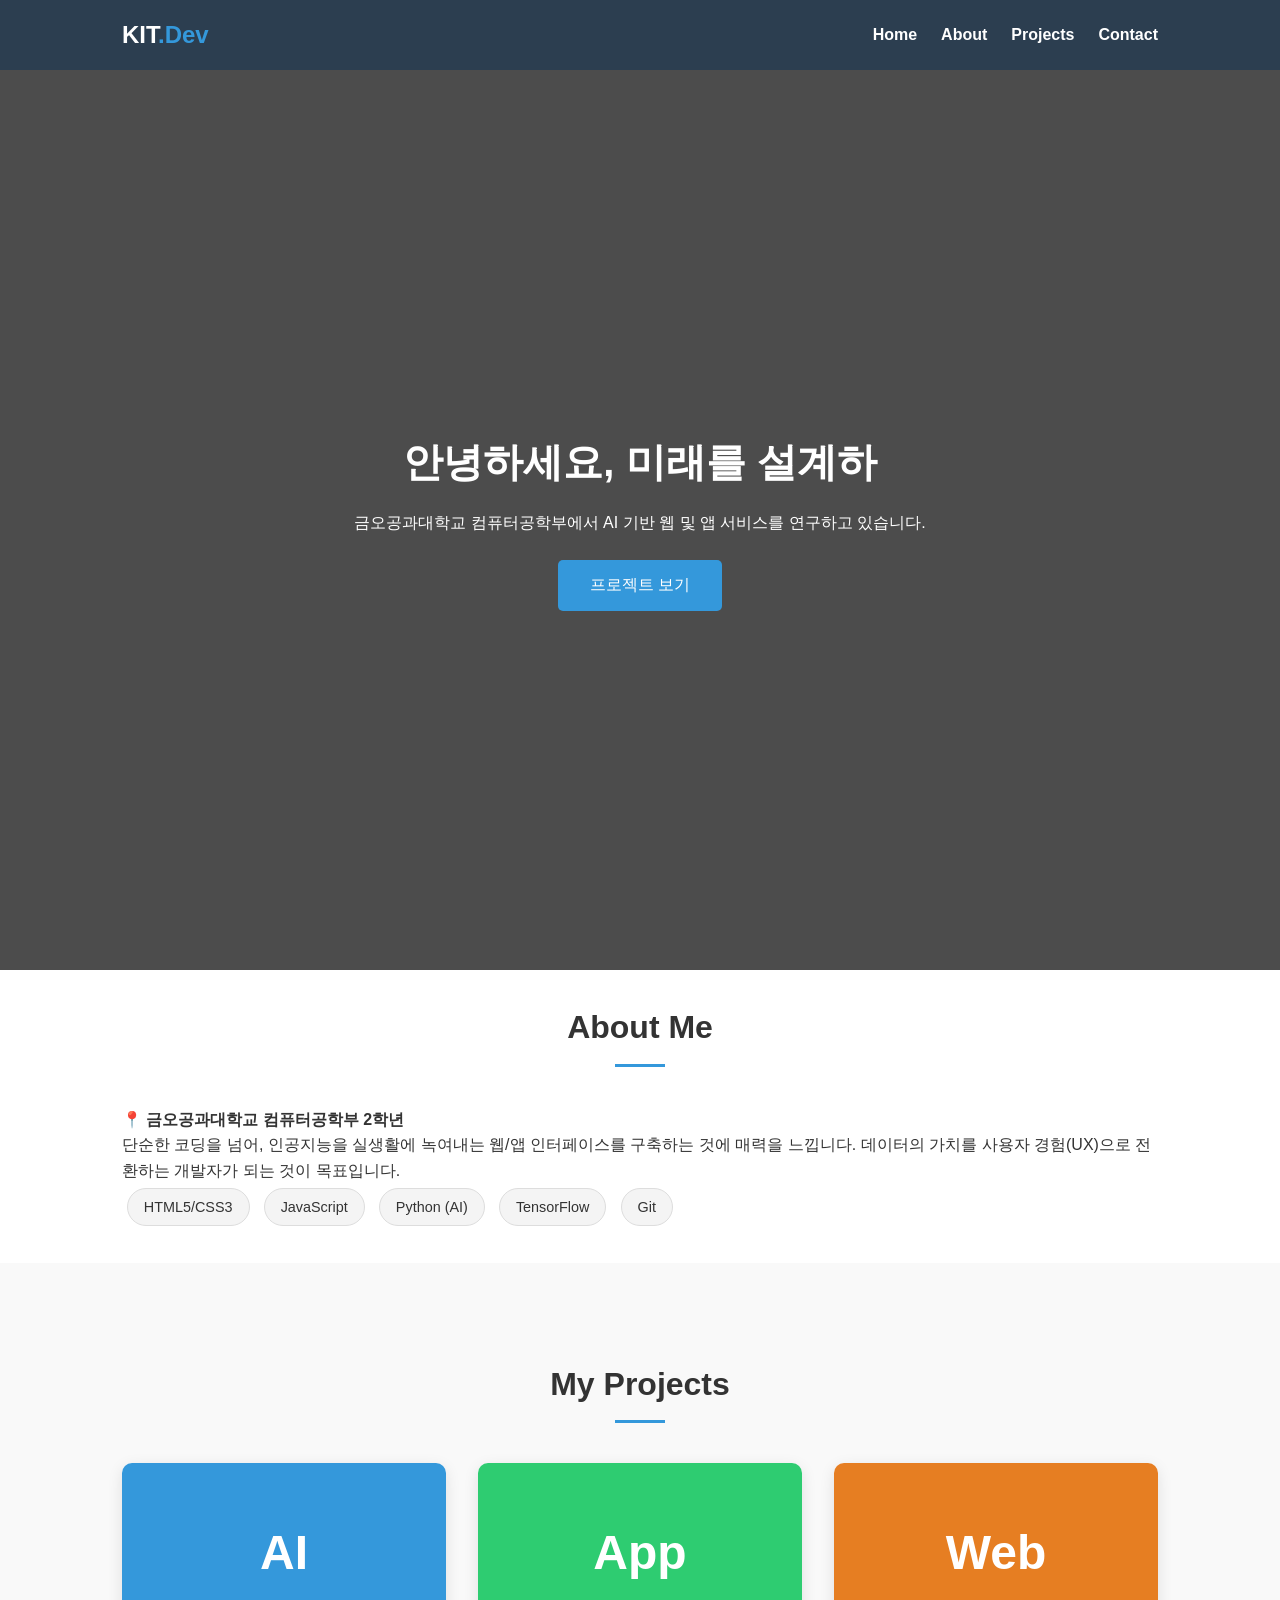
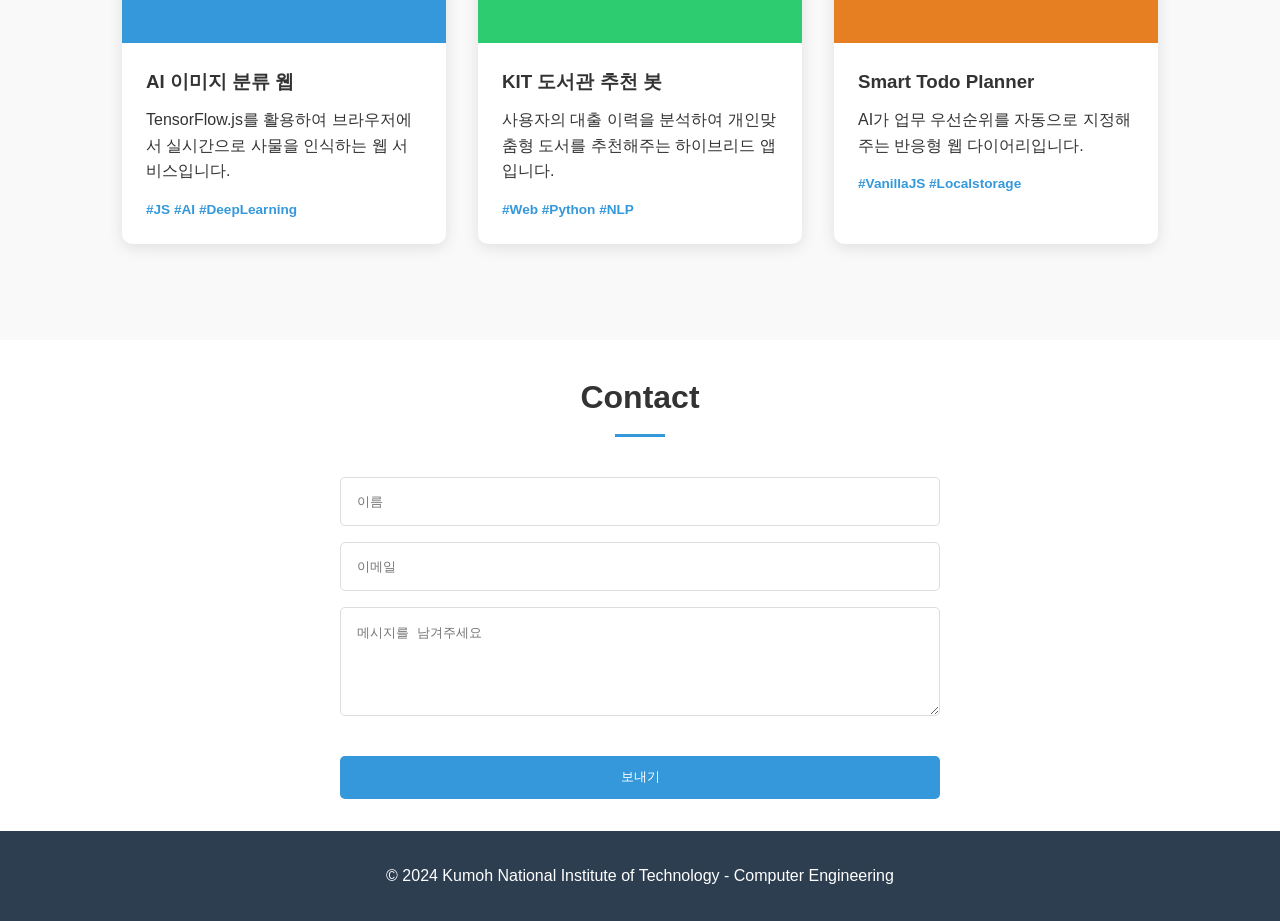
==== index.html @ c7e24095 "파일" ====
<!DOCTYPE html>
<html lang="ko">
<head>
    <meta charset="UTF-8">
    <meta name="viewport" content="width=device-width, initial-scale=1.0">
    <title>Dev Portfolio | AI & Web Developer</title>
    <link rel="stylesheet" href="style.css">
</head>
<body>
    <!-- Navigation -->
    <nav id="navbar">
        <div class="container">
            <h1 class="logo">KIT<span>.Dev</span></h1>
            <ul>
                <li><a href="#home">Home</a></li>
                <li><a href="#about">About</a></li>
                <li><a href="#projects">Projects</a></li>
                <li><a href="#contact">Contact</a></li>
            </ul>
        </div>
    </nav>

    <!-- Hero Section -->
    <header id="home">
        <div class="hero-content">
            <h2 class="typewriter">안녕하세요, 미래를 설계하는 AI 개발자입니다.</h2>
            <p>금오공과대학교 컴퓨터공학부에서 AI 기반 웹 및 앱 서비스를 연구하고 있습니다.</p>
            <a href="#projects" class="btn">프로젝트 보기</a>
        </div>
    </header>

    <!-- About Section -->
    <section id="about" class="container">
        <h2 class="section-title">About Me</h2>
        <div class="about-grid">
            <div class="about-text">
                <p>📍 <strong>금오공과대학교 컴퓨터공학부 2학년</strong></p>
                <p>단순한 코딩을 넘어, 인공지능을 실생활에 녹여내는 웹/앱 인터페이스를 구축하는 것에 매력을 느낍니다. 데이터의 가치를 사용자 경험(UX)으로 전환하는 개발자가 되는 것이 목표입니다.</p>
                <div class="skills">
                    <span class="skill-tag">HTML5/CSS3</span>
                    <span class="skill-tag">JavaScript</span>
                    <span class="skill-tag">Python (AI)</span>
                    <span class="skill-tag">TensorFlow</span>
                    <span class="skill-tag">Git</span>
                </div>
            </div>
        </div>
    </section>

    <!-- Projects Section (Card Layout) -->
    <section id="projects" class="bg-light">
        <div class="container">
            <h2 class="section-title">My Projects</h2>
            <div class="project-grid">
                <!-- Project Card 1 -->
                <div class="card">
                    <div class="card-img" style="background-color: #3498db;">AI</div>
                    <div class="card-body">
                        <h3>AI 이미지 분류 웹</h3>
                        <p>TensorFlow.js를 활용하여 브라우저에서 실시간으로 사물을 인식하는 웹 서비스입니다.</p>
                        <div class="card-tags">#JS #AI #DeepLearning</div>
                    </div>
                </div>
                <!-- Project Card 2 -->
                <div class="card">
                    <div class="card-img" style="background-color: #2ecc71;">App</div>
                    <div class="card-body">
                        <h3>KIT 도서관 추천 봇</h3>
                        <p>사용자의 대출 이력을 분석하여 개인맞춤형 도서를 추천해주는 하이브리드 앱입니다.</p>
                        <div class="card-tags">#Web #Python #NLP</div>
                    </div>
                </div>
                <!-- Project Card 3 -->
                <div class="card">
                    <div class="card-img" style="background-color: #e67e22;">Web</div>
                    <div class="card-body">
                        <h3>Smart Todo Planner</h3>
                        <p>AI가 업무 우선순위를 자동으로 지정해주는 반응형 웹 다이어리입니다.</p>
                        <div class="card-tags">#VanillaJS #Localstorage</div>
                    </div>
                </div>
            </div>
        </div>
    </section>

    <!-- Contact Section -->
    <section id="contact" class="container">
        <h2 class="section-title">Contact</h2>
        <form id="contact-form">
            <input type="text" placeholder="이름" required>
            <input type="email" placeholder="이메일" required>
            <textarea placeholder="메시지를 남겨주세요" rows="5" required></textarea>
            <button type="submit" class="btn">보내기</button>
        </form>
    </section>

    <footer>
        <p>&copy; 2024 Kumoh National Institute of Technology - Computer Engineering</p>
    </footer>

    <script src="javascript.js"></script>
</body>
</html>
---- style.css ----
/* 기본 스타일 초기화 */
* {
    margin: 0;
    padding: 0;
    box-sizing: border-box;
}

body {
    font-family: 'Segoe UI', Tahoma, Geneva, Verdana, sans-serif;
    line-height: 1.6;
    color: #333;
    scroll-behavior: smooth;
}

.container {
    max-width: 1100px;
    margin: auto;
    padding: 2rem;
    overflow: hidden;
}

/* Navigation */
#navbar {
    background: #2c3e50;
    color: #fff;
    padding: 1rem 0;
    position: sticky;
    top: 0;
    z-index: 1000;
}

#navbar .container {
    display: flex;
    justify-content: space-between;
    align-items: center;
    padding: 0 2rem;
}

.logo span {
    color: #3498db;
}

#navbar ul {
    display: flex;
    list-style: none;
}

#navbar ul li a {
    color: #fff;
    text-decoration: none;
    margin-left: 1.5rem;
    font-weight: bold;
    transition: color 0.3s;
}

#navbar ul li a:hover {
    color: #3498db;
}

/* Hero Section */
#home {
    background: linear-gradient(rgba(0,0,0,0.7), rgba(0,0,0,0.7)), 
                url('https://images.unsplash.com/photo-1550751827-4bd374c3f58b?auto=format&fit=crop&w=1920&q=80') no-repeat center center/cover;
    height: 100vh;
    color: #fff;
    display: flex;
    flex-direction: column;
    justify-content: center;
    align-items: center;
    text-align: center;
}

.hero-content h2 {
    font-size: 2.5rem;
    margin-bottom: 1rem;
}

.btn {
    display: inline-block;
    background: #3498db;
    color: #fff;
    padding: 0.8rem 2rem;
    border: none;
    border-radius: 5px;
    text-decoration: none;
    margin-top: 1.5rem;
    cursor: pointer;
    transition: background 0.3s;
}

.btn:hover {
    background: #2980b9;
}

/* Section Title */
.section-title {
    text-align: center;
    font-size: 2rem;
    margin-bottom: 2.5rem;
    position: relative;
}

.section-title::after {
    content: '';
    display: block;
    width: 50px;
    height: 3px;
    background: #3498db;
    margin: 10px auto;
}

/* About Section */
.skill-tag {
    display: inline-block;
    background: #f4f4f4;
    padding: 0.4rem 1rem;
    margin: 0.3rem;
    border-radius: 20px;
    font-size: 0.9rem;
    border: 1px solid #ddd;
}

/* Projects Section (Card Layout) */
.bg-light { background: #f9f9f9; padding: 4rem 0; }

.project-grid {
    display: grid;
    grid-template-columns: repeat(auto-fit, minmax(300px, 1fr));
    gap: 2rem;
}

.card {
    background: #fff;
    border-radius: 10px;
    overflow: hidden;
    box-shadow: 0 4px 15px rgba(0,0,0,0.1);
    transition: transform 0.3s;
}

.card:hover {
    transform: translateY(-10px);
}

.card-img {
    height: 180px;
    display: flex;
    justify-content: center;
    align-items: center;
    color: white;
    font-size: 3rem;
    font-weight: bold;
}

.card-body {
    padding: 1.5rem;
}

.card-body h3 { margin-bottom: 10px; }
.card-tags { margin-top: 15px; color: #3498db; font-size: 0.85rem; font-weight: bold; }

/* Contact Section */
#contact-form {
    display: flex;
    flex-direction: column;
    max-width: 600px;
    margin: auto;
}

#contact-form input, #contact-form textarea {
    padding: 1rem;
    margin-bottom: 1rem;
    border: 1px solid #ddd;
    border-radius: 5px;
}

/* Footer */
footer {
    text-align: center;
    padding: 2rem;
    background: #2c3e50;
    color: #fff;
}

/* Responsive */
@media (max-width: 768px) {
    #navbar .container { flex-direction: column; }
    #navbar ul { margin-top: 1rem; }
    .hero-content h2 { font-size: 1.8rem; }
}
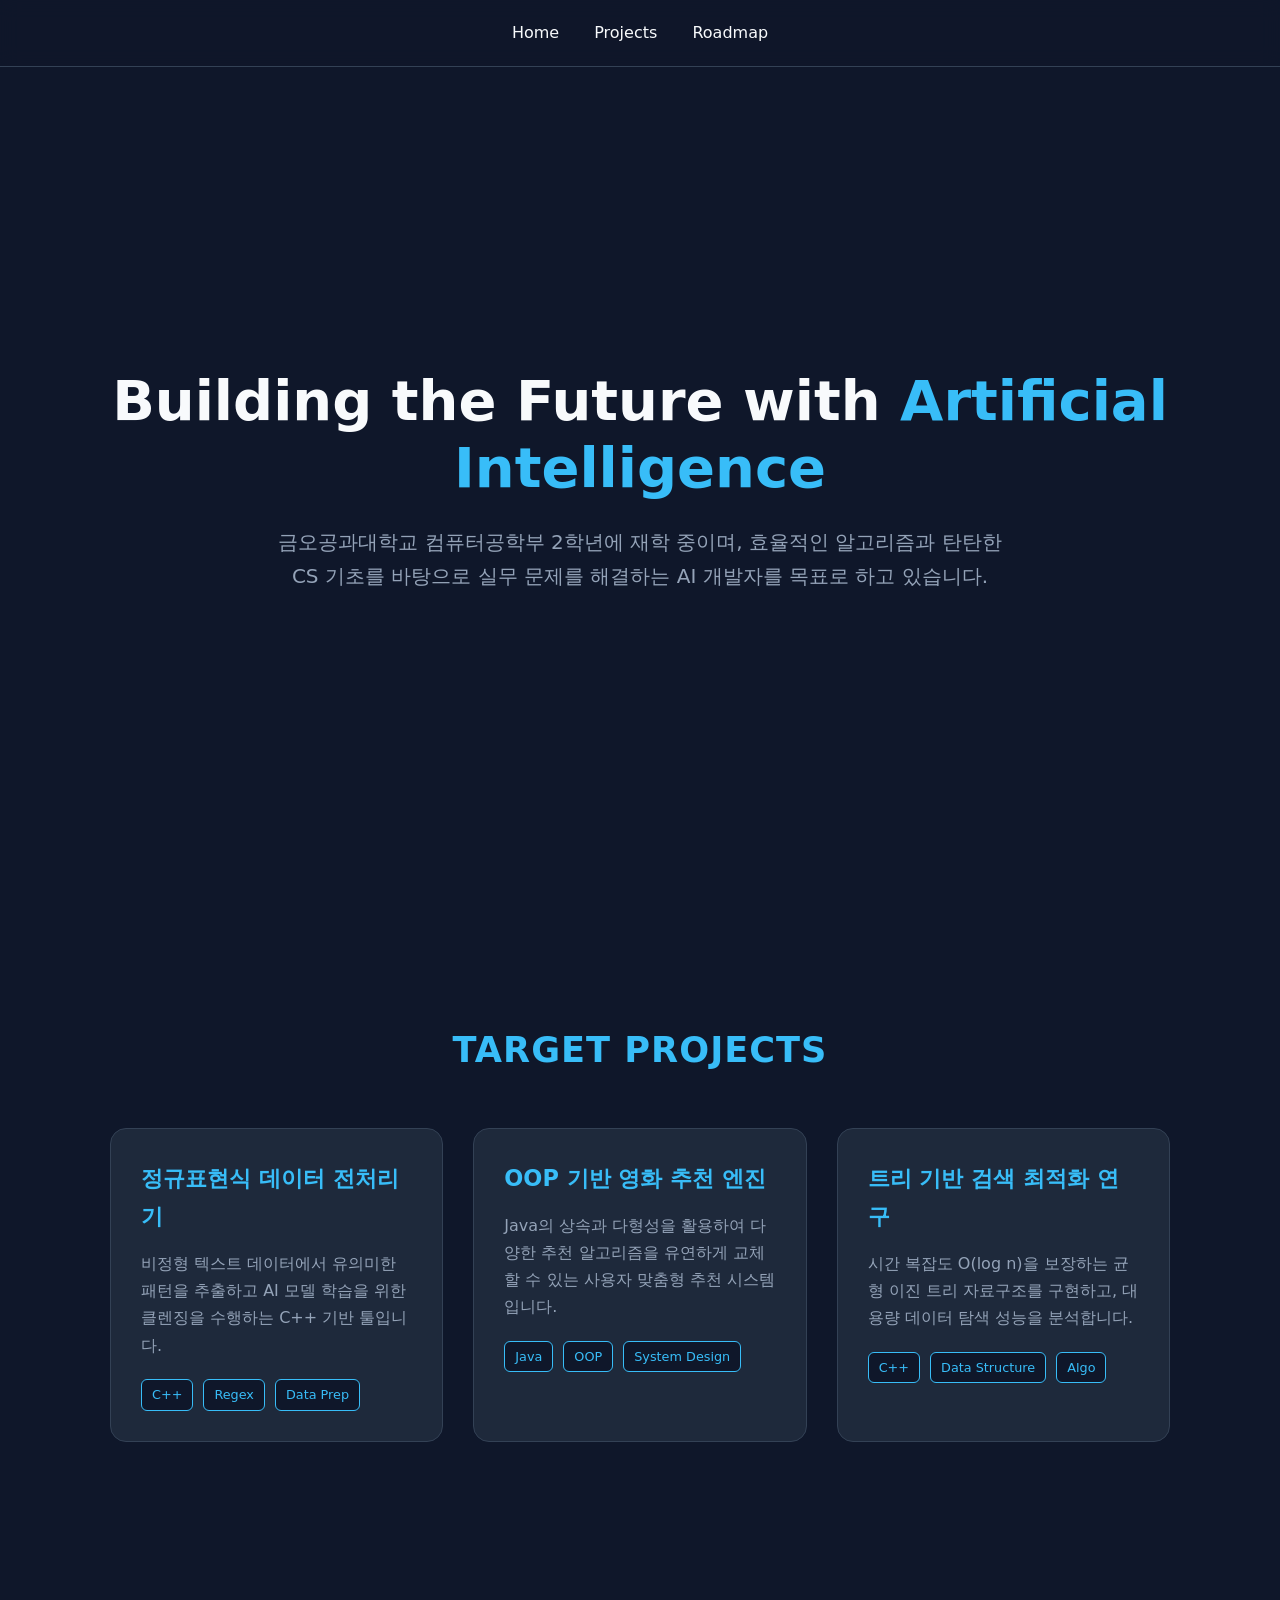
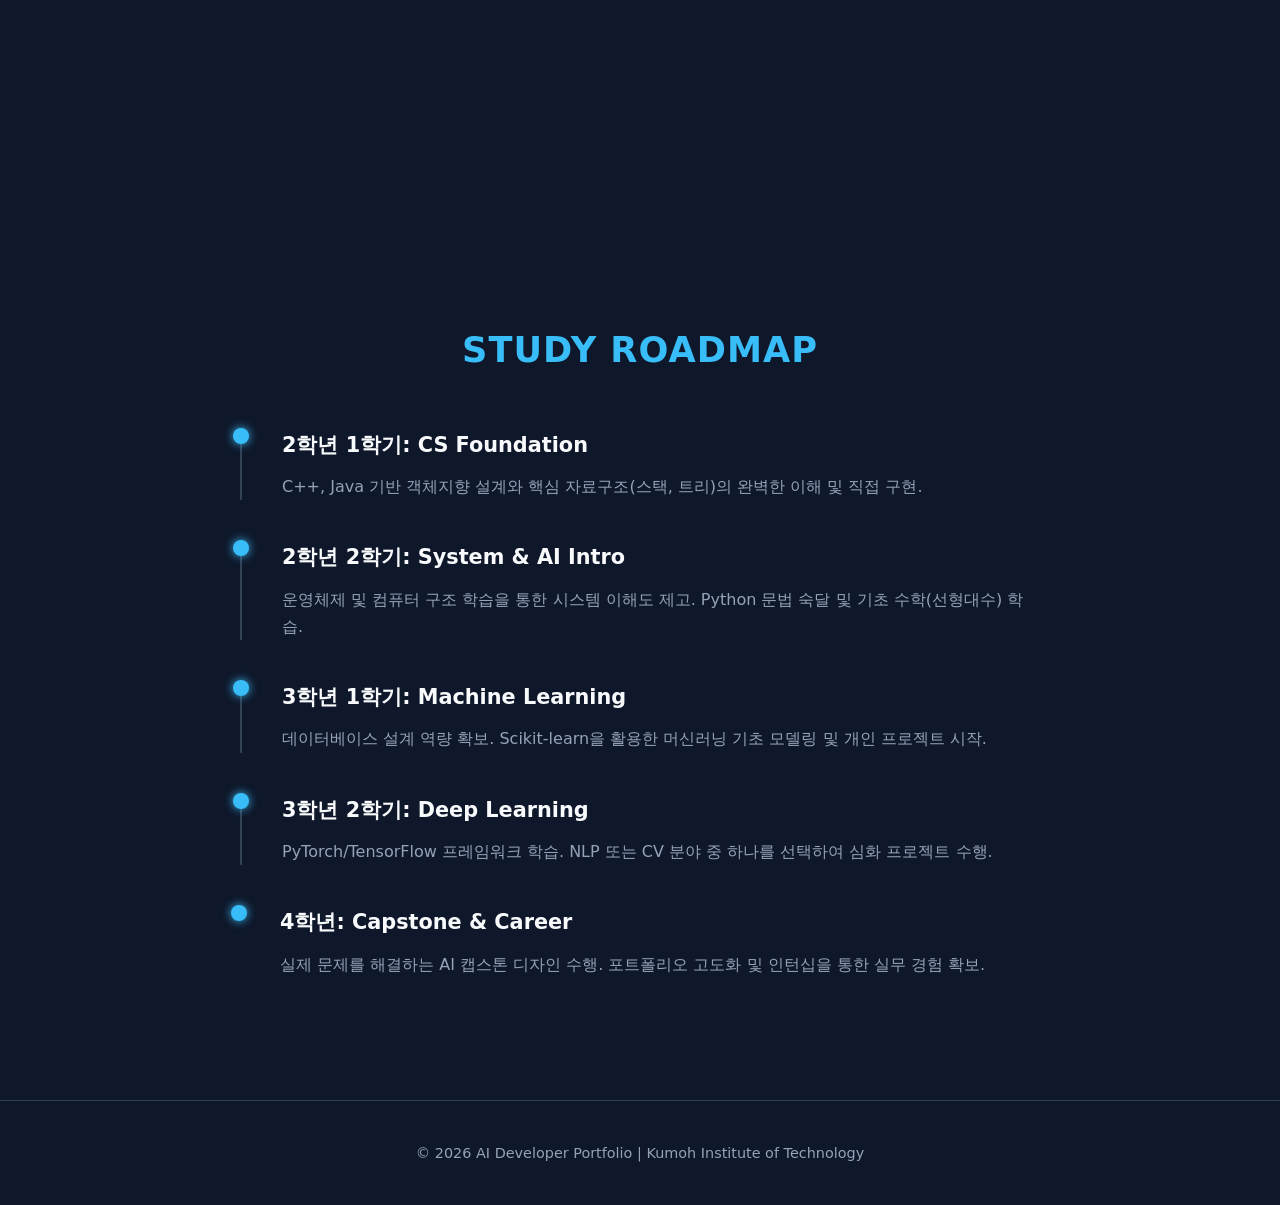
==== commit 58e9f4da: "Rename 4assignment.html to index.html" ====
--- a/index.html
+++ b/index.html
@@ -3,101 +3,202 @@
 <head>
     <meta charset="UTF-8">
     <meta name="viewport" content="width=device-width, initial-scale=1.0">
-    <title>Dev Portfolio | AI & Web Developer</title>
-    <link rel="stylesheet" href="style.css">
+    <title>AI Developer Portfolio & Roadmap</title>
+    <style>
+        /* CSS Variables & Global Reset */
+        :root {
+            --bg-dark: #0f172a;
+            --bg-card: #1e293b;
+            --text-main: #f8fafc;
+            --text-muted: #94a3b8;
+            --accent: #38bdf8;
+            --accent-glow: rgba(56, 189, 248, 0.2);
+        }
+
+        /* 자바스크립트 없이 부드러운 스크롤 구현 */
+        html {
+            scroll-behavior: smooth;
+        }
+
+        * { margin: 0; padding: 0; box-sizing: border-box; }
+        body { 
+            font-family: 'Pretendard', -apple-system, BlinkMacSystemFont, system-ui, Roboto, sans-serif; 
+            background-color: var(--bg-dark); 
+            color: var(--text-main); 
+            line-height: 1.7; 
+        }
+
+        /* Navigation */
+        header { 
+            position: fixed; 
+            top: 0; 
+            width: 100%; 
+            background: rgba(15, 23, 42, 0.8); 
+            backdrop-filter: blur(10px);
+            padding: 1.2rem 0; 
+            border-bottom: 1px solid #334155; 
+            z-index: 1000; 
+            text-align: center; 
+        }
+        nav a { 
+            color: var(--text-main); 
+            text-decoration: none; 
+            margin: 0 15px; 
+            font-weight: 500; 
+            font-size: 1rem; 
+            transition: color 0.3s ease; 
+        }
+        nav a:hover { color: var(--accent); }
+
+        /* Layout & Sections */
+        section { 
+            min-height: 100vh; 
+            padding: 120px 20px 60px; 
+            display: flex; 
+            flex-direction: column; 
+            align-items: center; 
+            max-width: 1100px; 
+            margin: 0 auto; 
+        }
+        h2 { 
+            font-size: 2.2rem; 
+            margin-bottom: 3rem; 
+            color: var(--accent); 
+            text-transform: uppercase;
+            letter-spacing: 1px;
+        }
+
+        /* Home Section */
+        #home { justify-content: center; text-align: center; }
+        #home h1 { font-size: 3.5rem; margin-bottom: 1.5rem; line-height: 1.2; }
+        #home p { font-size: 1.25rem; color: var(--text-muted); max-width: 750px; }
+
+        /* Projects - Card Layout */
+        .grid-container { 
+            display: grid; 
+            grid-template-columns: repeat(auto-fit, minmax(320px, 1fr)); 
+            gap: 30px; 
+            width: 100%; 
+        }
+        .card { 
+            background: var(--bg-card); 
+            border: 1px solid #334155; 
+            border-radius: 16px; 
+            padding: 30px; 
+            transition: all 0.3s ease; 
+        }
+        .card:hover { 
+            transform: translateY(-10px); 
+            border-color: var(--accent);
+            box-shadow: 0 10px 30px var(--accent-glow);
+        }
+        .card h3 { margin-bottom: 15px; font-size: 1.4rem; color: var(--accent); }
+        .card p { font-size: 1rem; color: var(--text-muted); margin-bottom: 20px; }
+        .tech-tags { display: flex; gap: 10px; flex-wrap: wrap; }
+        .tag { font-size: 0.8rem; background: #0f172a; padding: 4px 10px; border-radius: 6px; color: var(--accent); border: 1px solid var(--accent); }
+
+        /* Roadmap Section - Semester List */
+        .roadmap-container { width: 100%; max-width: 800px; }
+        .roadmap-item { 
+            position: relative; 
+            padding-left: 40px; 
+            margin-bottom: 40px; 
+            border-left: 2px solid #334155;
+        }
+        .roadmap-item::before {
+            content: '';
+            position: absolute;
+            left: -9px;
+            top: 0;
+            width: 16px;
+            height: 16px;
+            border-radius: 50%;
+            background: var(--accent);
+            box-shadow: 0 0 10px var(--accent);
+        }
+        .semester-title { font-size: 1.3rem; font-weight: bold; margin-bottom: 10px; color: var(--text-main); }
+        .plan-detail { color: var(--text-muted); }
+        .plan-detail ul { margin-top: 8px; list-style-position: inside; }
+
+        /* Footer */
+        footer { text-align: center; padding: 40px; border-top: 1px solid #334155; color: var(--text-muted); font-size: 0.9rem; }
+    </style>
 </head>
 <body>
-    <!-- Navigation -->
-    <nav id="navbar">
-        <div class="container">
-            <h1 class="logo">KIT<span>.Dev</span></h1>
-            <ul>
-                <li><a href="#home">Home</a></li>
-                <li><a href="#about">About</a></li>
-                <li><a href="#projects">Projects</a></li>
-                <li><a href="#contact">Contact</a></li>
-            </ul>
-        </div>
-    </nav>
-
-    <!-- Hero Section -->
-    <header id="home">
-        <div class="hero-content">
-            <h2 class="typewriter">안녕하세요, 미래를 설계하는 AI 개발자입니다.</h2>
-            <p>금오공과대학교 컴퓨터공학부에서 AI 기반 웹 및 앱 서비스를 연구하고 있습니다.</p>
-            <a href="#projects" class="btn">프로젝트 보기</a>
-        </div>
+
+    <header>
+        <nav>
+            <a href="#home">Home</a>
+            <a href="#projects">Projects</a>
+            <a href="#roadmap">Roadmap</a>
+        </nav>
     </header>
 
-    <!-- About Section -->
-    <section id="about" class="container">
-        <h2 class="section-title">About Me</h2>
-        <div class="about-grid">
-            <div class="about-text">
-                <p>📍 <strong>금오공과대학교 컴퓨터공학부 2학년</strong></p>
-                <p>단순한 코딩을 넘어, 인공지능을 실생활에 녹여내는 웹/앱 인터페이스를 구축하는 것에 매력을 느낍니다. 데이터의 가치를 사용자 경험(UX)으로 전환하는 개발자가 되는 것이 목표입니다.</p>
-                <div class="skills">
-                    <span class="skill-tag">HTML5/CSS3</span>
-                    <span class="skill-tag">JavaScript</span>
-                    <span class="skill-tag">Python (AI)</span>
-                    <span class="skill-tag">TensorFlow</span>
-                    <span class="skill-tag">Git</span>
-                </div>
+    <section id="home">
+        <h1>Building the Future with <span style="color: var(--accent);">Artificial Intelligence</span></h1>
+        <p>금오공과대학교 컴퓨터공학부 2학년에 재학 중이며, 효율적인 알고리즘과 탄탄한 CS 기초를 바탕으로 실무 문제를 해결하는 AI 개발자를 목표로 하고 있습니다.</p>
+    </section>
+
+    <section id="projects">
+        <h2>Target Projects</h2>
+        <div class="grid-container">
+            <div class="card">
+                <h3>정규표현식 데이터 전처리기</h3>
+                <p>비정형 텍스트 데이터에서 유의미한 패턴을 추출하고 AI 모델 학습을 위한 클렌징을 수행하는 C++ 기반 툴입니다.</p>
+                <div class="tech-tags"><span class="tag">C++</span> <span class="tag">Regex</span> <span class="tag">Data Prep</span></div>
+            </div>
+            <div class="card">
+                <h3>OOP 기반 영화 추천 엔진</h3>
+                <p>Java의 상속과 다형성을 활용하여 다양한 추천 알고리즘을 유연하게 교체할 수 있는 사용자 맞춤형 추천 시스템입니다.</p>
+                <div class="tech-tags"><span class="tag">Java</span> <span class="tag">OOP</span> <span class="tag">System Design</span></div>
+            </div>
+            <div class="card">
+                <h3>트리 기반 검색 최적화 연구</h3>
+                <p>시간 복잡도 O(log n)을 보장하는 균형 이진 트리 자료구조를 구현하고, 대용량 데이터 탐색 성능을 분석합니다.</p>
+                <div class="tech-tags"><span class="tag">C++</span> <span class="tag">Data Structure</span> <span class="tag">Algo</span></div>
             </div>
         </div>
     </section>
 
-    <!-- Projects Section (Card Layout) -->
-    <section id="projects" class="bg-light">
-        <div class="container">
-            <h2 class="section-title">My Projects</h2>
-            <div class="project-grid">
-                <!-- Project Card 1 -->
-                <div class="card">
-                    <div class="card-img" style="background-color: #3498db;">AI</div>
-                    <div class="card-body">
-                        <h3>AI 이미지 분류 웹</h3>
-                        <p>TensorFlow.js를 활용하여 브라우저에서 실시간으로 사물을 인식하는 웹 서비스입니다.</p>
-                        <div class="card-tags">#JS #AI #DeepLearning</div>
-                    </div>
-                </div>
-                <!-- Project Card 2 -->
-                <div class="card">
-                    <div class="card-img" style="background-color: #2ecc71;">App</div>
-                    <div class="card-body">
-                        <h3>KIT 도서관 추천 봇</h3>
-                        <p>사용자의 대출 이력을 분석하여 개인맞춤형 도서를 추천해주는 하이브리드 앱입니다.</p>
-                        <div class="card-tags">#Web #Python #NLP</div>
-                    </div>
-                </div>
-                <!-- Project Card 3 -->
-                <div class="card">
-                    <div class="card-img" style="background-color: #e67e22;">Web</div>
-                    <div class="card-body">
-                        <h3>Smart Todo Planner</h3>
-                        <p>AI가 업무 우선순위를 자동으로 지정해주는 반응형 웹 다이어리입니다.</p>
-                        <div class="card-tags">#VanillaJS #Localstorage</div>
-                    </div>
+    <section id="roadmap">
+        <h2>Study Roadmap</h2>
+        <div class="roadmap-container">
+            <div class="roadmap-item">
+                <div class="semester-title">2학년 1학기: CS Foundation</div>
+                <div class="plan-detail">
+                    C++, Java 기반 객체지향 설계와 핵심 자료구조(스택, 트리)의 완벽한 이해 및 직접 구현.
+                </div>
+            </div>
+            <div class="roadmap-item">
+                <div class="semester-title">2학년 2학기: System & AI Intro</div>
+                <div class="plan-detail">
+                    운영체제 및 컴퓨터 구조 학습을 통한 시스템 이해도 제고. Python 문법 숙달 및 기초 수학(선형대수) 학습.
+                </div>
+            </div>
+            <div class="roadmap-item">
+                <div class="semester-title">3학년 1학기: Machine Learning</div>
+                <div class="plan-detail">
+                    데이터베이스 설계 역량 확보. Scikit-learn을 활용한 머신러닝 기초 모델링 및 개인 프로젝트 시작.
+                </div>
+            </div>
+            <div class="roadmap-item">
+                <div class="semester-title">3학년 2학기: Deep Learning</div>
+                <div class="plan-detail">
+                    PyTorch/TensorFlow 프레임워크 학습. NLP 또는 CV 분야 중 하나를 선택하여 심화 프로젝트 수행.
+                </div>
+            </div>
+            <div class="roadmap-item" style="border: none;">
+                <div class="semester-title">4학년: Capstone & Career</div>
+                <div class="plan-detail">
+                    실제 문제를 해결하는 AI 캡스톤 디자인 수행. 포트폴리오 고도화 및 인턴십을 통한 실무 경험 확보.
                 </div>
             </div>
         </div>
     </section>
 
-    <!-- Contact Section -->
-    <section id="contact" class="container">
-        <h2 class="section-title">Contact</h2>
-        <form id="contact-form">
-            <input type="text" placeholder="이름" required>
-            <input type="email" placeholder="이메일" required>
-            <textarea placeholder="메시지를 남겨주세요" rows="5" required></textarea>
-            <button type="submit" class="btn">보내기</button>
-        </form>
-    </section>
-
     <footer>
-        <p>&copy; 2024 Kumoh National Institute of Technology - Computer Engineering</p>
+        <p>&copy; 2026 AI Developer Portfolio | Kumoh Institute of Technology</p>
     </footer>
 
-    <script src="javascript.js"></script>
 </body>
-</html>+</html>
